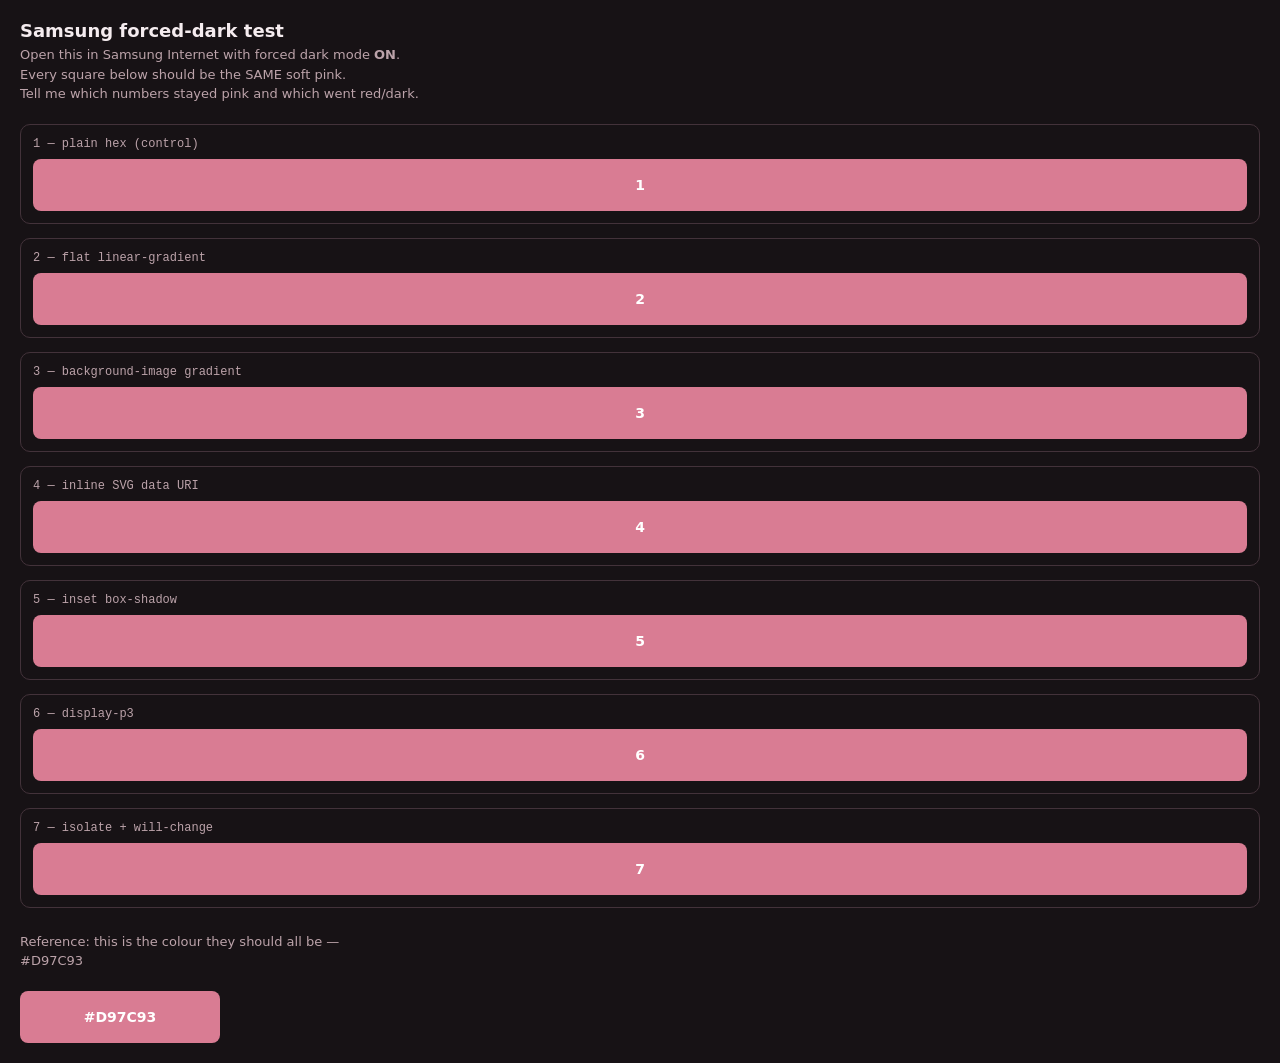
==== darktest.html @ b830c96f "Add throwaway test page for Samsung forced dark mode Seven candidate techniques for surviving Samsun" ====
<!doctype html>
<html lang="en">
<head>
<meta charset="utf-8">
<meta name="viewport" content="width=device-width,initial-scale=1">
<meta name="color-scheme" content="dark light">
<title>Samsung dark mode test</title>
<style>
  body{background:#171215; color:#F5ECEF; font-family:system-ui,sans-serif;
       margin:0; padding:20px; font-size:15px}
  h1{font-size:18px; margin:0 0 4px}
  p.note{color:#BCA3AA; font-size:13px; margin:0 0 20px; line-height:1.5}
  .row{margin-bottom:14px; padding:12px; border:1px solid #43323A; border-radius:10px}
  .lbl{font-size:12px; color:#BCA3AA; margin-bottom:8px; font-family:monospace}
  .sw{height:52px; border-radius:8px; display:flex; align-items:center;
      justify-content:center; color:#fff; font-weight:700; font-size:14px}
  .target{background:#D97C93}

  /* 1 — plain hex, the current situation (control) */
  .t1{background:#D97C93}

  /* 2 — gradient that resolves to one flat colour */
  .t2{background:linear-gradient(#D97C93,#D97C93)}

  /* 3 — background-image gradient, same idea, different property */
  .t3{background-image:linear-gradient(to right,#D97C93 0%,#D97C93 100%)}

  /* 4 — 1px inline SVG stretched to fill; an image, so not repainted */
  .t4{background-image:url("data:image/svg+xml;utf8,<svg xmlns='http://www.w3.org/2000/svg' width='1' height='1'><rect width='1' height='1' fill='%23D97C93'/></svg>");
      background-size:cover}

  /* 5 — box-shadow inset filling the box instead of a background */
  .t5{background:transparent; box-shadow:inset 0 0 0 999px #D97C93}

  /* 6 — declared in display-p3 */
  .t6{background:color(display-p3 .8016 .5041 .5768)}

  /* 7 — a wrapper with isolation, which can defeat the repaint heuristic */
  .t7{background:#D97C93; isolation:isolate; will-change:transform}
</style>
</head>
<body>

<h1>Samsung forced-dark test</h1>
<p class="note">
  Open this in Samsung Internet with forced dark mode <b>ON</b>.<br>
  Every square below should be the SAME soft pink.<br>
  Tell me which numbers stayed pink and which went red/dark.
</p>

<div class="row"><div class="lbl">1 — plain hex (control)</div><div class="sw t1">1</div></div>
<div class="row"><div class="lbl">2 — flat linear-gradient</div><div class="sw t2">2</div></div>
<div class="row"><div class="lbl">3 — background-image gradient</div><div class="sw t3">3</div></div>
<div class="row"><div class="lbl">4 — inline SVG data URI</div><div class="sw t4">4</div></div>
<div class="row"><div class="lbl">5 — inset box-shadow</div><div class="sw t5">5</div></div>
<div class="row"><div class="lbl">6 — display-p3</div><div class="sw t6">6</div></div>
<div class="row"><div class="lbl">7 — isolate + will-change</div><div class="sw t7">7</div></div>

<p class="note" style="margin-top:24px">
  Reference: this is the colour they should all be —<br>#D97C93
</p>
<div class="sw target" style="max-width:200px">#D97C93</div>

</body>
</html>
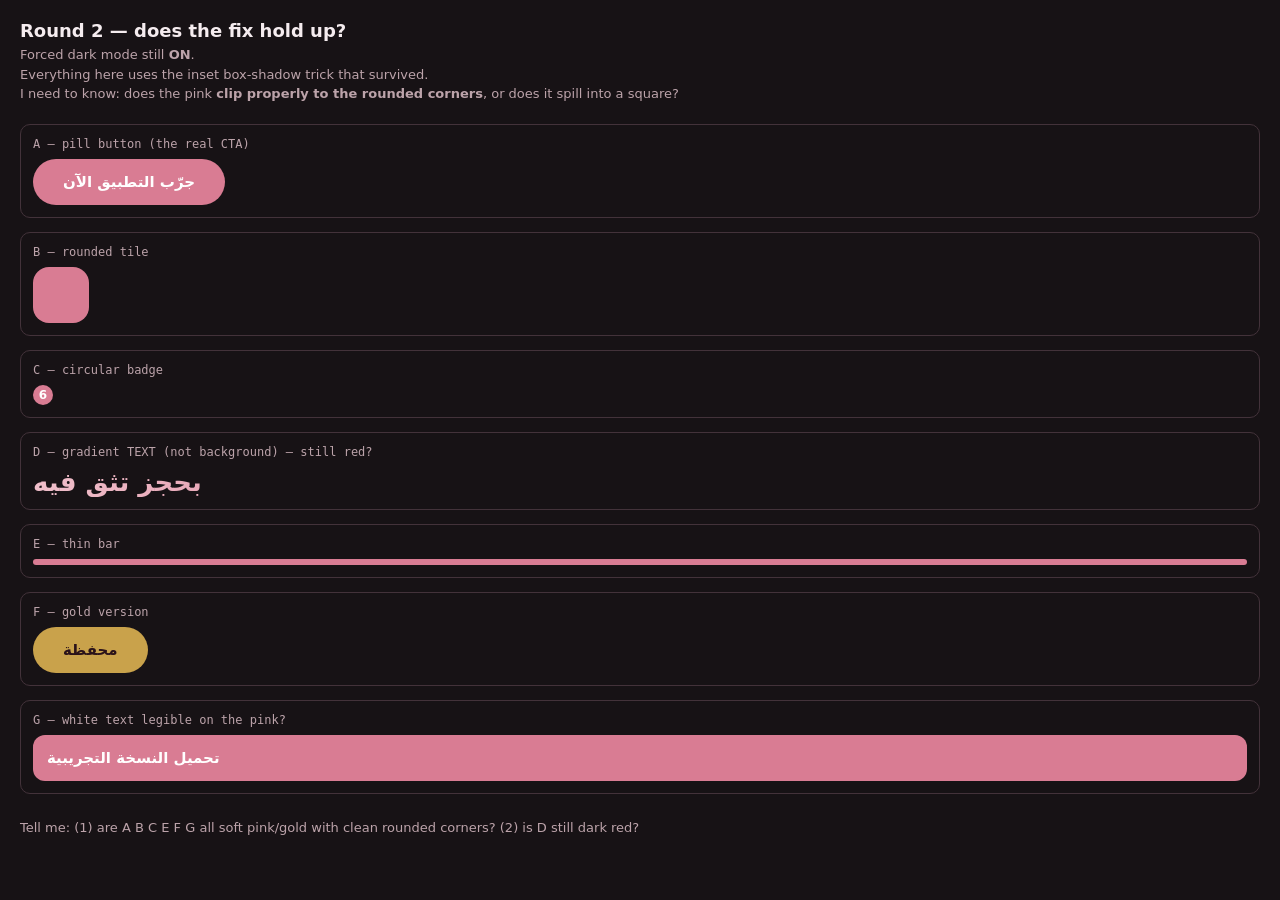
==== commit 49b1105a: "Test round 2: does the inset box-shadow fix clip to border-radius Round 1 showed Samsung repaints ba" ====
--- a/darktest.html
+++ b/darktest.html
@@ -4,7 +4,7 @@
 <meta charset="utf-8">
 <meta name="viewport" content="width=device-width,initial-scale=1">
 <meta name="color-scheme" content="dark light">
-<title>Samsung dark mode test</title>
+<title>Samsung dark mode test 2</title>
 <style>
   body{background:#171215; color:#F5ECEF; font-family:system-ui,sans-serif;
        margin:0; padding:20px; font-size:15px}
@@ -12,54 +12,88 @@
   p.note{color:#BCA3AA; font-size:13px; margin:0 0 20px; line-height:1.5}
   .row{margin-bottom:14px; padding:12px; border:1px solid #43323A; border-radius:10px}
   .lbl{font-size:12px; color:#BCA3AA; margin-bottom:8px; font-family:monospace}
-  .sw{height:52px; border-radius:8px; display:flex; align-items:center;
-      justify-content:center; color:#fff; font-weight:700; font-size:14px}
-  .target{background:#D97C93}
 
-  /* 1 — plain hex, the current situation (control) */
-  .t1{background:#D97C93}
+  /* the winning technique from round 1 */
+  .fix{box-shadow:inset 0 0 0 999px #D97C93; background:transparent}
 
-  /* 2 — gradient that resolves to one flat colour */
-  .t2{background:linear-gradient(#D97C93,#D97C93)}
+  /* A — pill button, heavy radius. does the colour clip to the radius? */
+  .a{display:inline-block; padding:14px 30px; border-radius:999px;
+     color:#fff; font-weight:700; border:0; font-size:15px}
 
-  /* 3 — background-image gradient, same idea, different property */
-  .t3{background-image:linear-gradient(to right,#D97C93 0%,#D97C93 100%)}
+  /* B — small rounded square (category tile) */
+  .b{width:56px; height:56px; border-radius:16px}
 
-  /* 4 — 1px inline SVG stretched to fill; an image, so not repainted */
-  .t4{background-image:url("data:image/svg+xml;utf8,<svg xmlns='http://www.w3.org/2000/svg' width='1' height='1'><rect width='1' height='1' fill='%23D97C93'/></svg>");
-      background-size:cover}
+  /* C — tiny badge, circular */
+  .c{min-width:20px; height:20px; border-radius:999px; color:#fff;
+     display:inline-flex; align-items:center; justify-content:center;
+     font-size:12px; font-weight:800}
 
-  /* 5 — box-shadow inset filling the box instead of a background */
-  .t5{background:transparent; box-shadow:inset 0 0 0 999px #D97C93}
+  /* D — gradient text, the hero headline case */
+  .d{font-size:26px; font-weight:800;
+     background:linear-gradient(100deg,#F0BFCB,#D97C93 45%,#B59ACB);
+     -webkit-background-clip:text; background-clip:text; color:transparent}
 
-  /* 6 — declared in display-p3 */
-  .t6{background:color(display-p3 .8016 .5041 .5768)}
+  /* E — thin bar (progress) */
+  .e{height:6px; border-radius:3px}
 
-  /* 7 — a wrapper with isolation, which can defeat the repaint heuristic */
-  .t7{background:#D97C93; isolation:isolate; will-change:transform}
+  /* F — gold, to confirm it works for the money colour too */
+  .f{box-shadow:inset 0 0 0 999px #C9A24B; background:transparent;
+     padding:14px 30px; border-radius:999px; color:#2A1219;
+     font-weight:700; display:inline-block}
+
+  /* G — does text stay readable on top? */
+  .g{padding:14px; border-radius:12px; color:#fff; font-weight:600}
 </style>
 </head>
 <body>
 
-<h1>Samsung forced-dark test</h1>
+<h1>Round 2 — does the fix hold up?</h1>
 <p class="note">
-  Open this in Samsung Internet with forced dark mode <b>ON</b>.<br>
-  Every square below should be the SAME soft pink.<br>
-  Tell me which numbers stayed pink and which went red/dark.
+  Forced dark mode still <b>ON</b>.<br>
+  Everything here uses the inset box-shadow trick that survived.<br>
+  I need to know: does the pink <b>clip properly to the rounded corners</b>,
+  or does it spill into a square?
 </p>
 
-<div class="row"><div class="lbl">1 — plain hex (control)</div><div class="sw t1">1</div></div>
-<div class="row"><div class="lbl">2 — flat linear-gradient</div><div class="sw t2">2</div></div>
-<div class="row"><div class="lbl">3 — background-image gradient</div><div class="sw t3">3</div></div>
-<div class="row"><div class="lbl">4 — inline SVG data URI</div><div class="sw t4">4</div></div>
-<div class="row"><div class="lbl">5 — inset box-shadow</div><div class="sw t5">5</div></div>
-<div class="row"><div class="lbl">6 — display-p3</div><div class="sw t6">6</div></div>
-<div class="row"><div class="lbl">7 — isolate + will-change</div><div class="sw t7">7</div></div>
+<div class="row">
+  <div class="lbl">A — pill button (the real CTA)</div>
+  <span class="a fix">جرّب التطبيق الآن</span>
+</div>
+
+<div class="row">
+  <div class="lbl">B — rounded tile</div>
+  <div class="b fix"></div>
+</div>
+
+<div class="row">
+  <div class="lbl">C — circular badge</div>
+  <span class="c fix">6</span>
+</div>
+
+<div class="row">
+  <div class="lbl">D — gradient TEXT (not background) — still red?</div>
+  <div class="d">بحجز تثق فيه</div>
+</div>
+
+<div class="row">
+  <div class="lbl">E — thin bar</div>
+  <div class="e fix"></div>
+</div>
+
+<div class="row">
+  <div class="lbl">F — gold version</div>
+  <span class="f">محفظة</span>
+</div>
+
+<div class="row">
+  <div class="lbl">G — white text legible on the pink?</div>
+  <div class="g fix">تحميل النسخة التجريبية</div>
+</div>
 
 <p class="note" style="margin-top:24px">
-  Reference: this is the colour they should all be —<br>#D97C93
+  Tell me: (1) are A B C E F G all soft pink/gold with clean rounded
+  corners? (2) is D still dark red?
 </p>
-<div class="sw target" style="max-width:200px">#D97C93</div>
 
 </body>
 </html>
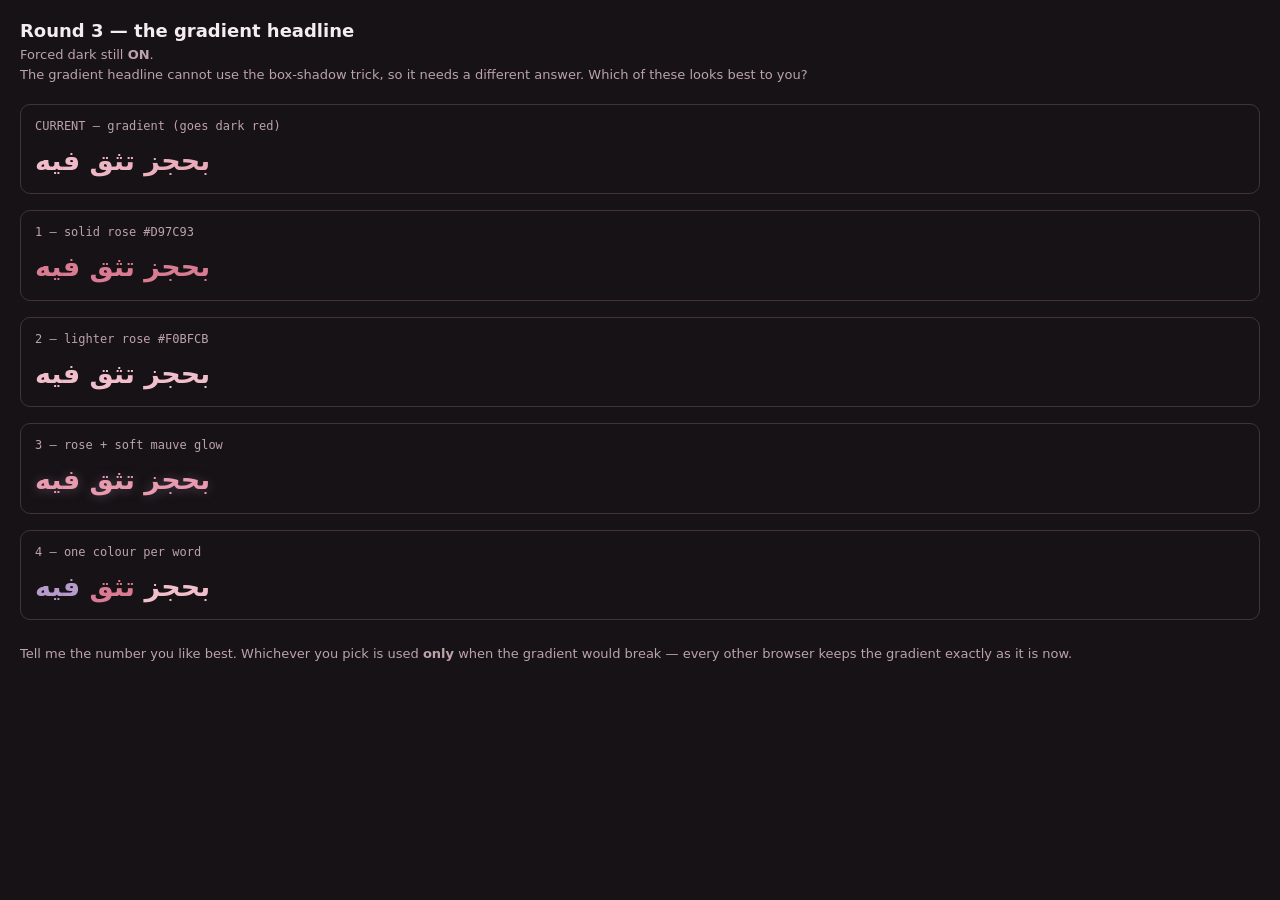
==== commit 72b33947: "Repaint brand colours with inset box-shadow for Samsung forced dark Samsung Internet's forced dark m" ====
--- a/darktest.html
+++ b/darktest.html
@@ -4,95 +4,73 @@
 <meta charset="utf-8">
 <meta name="viewport" content="width=device-width,initial-scale=1">
 <meta name="color-scheme" content="dark light">
-<title>Samsung dark mode test 2</title>
+<title>Samsung dark mode test 3</title>
 <style>
   body{background:#171215; color:#F5ECEF; font-family:system-ui,sans-serif;
        margin:0; padding:20px; font-size:15px}
   h1{font-size:18px; margin:0 0 4px}
   p.note{color:#BCA3AA; font-size:13px; margin:0 0 20px; line-height:1.5}
-  .row{margin-bottom:14px; padding:12px; border:1px solid #43323A; border-radius:10px}
-  .lbl{font-size:12px; color:#BCA3AA; margin-bottom:8px; font-family:monospace}
+  .row{margin-bottom:16px; padding:14px; border:1px solid #43323A; border-radius:10px}
+  .lbl{font-size:12px; color:#BCA3AA; margin-bottom:10px; font-family:monospace}
+  .head{font-size:27px; font-weight:800; line-height:1.35}
 
-  /* the winning technique from round 1 */
-  .fix{box-shadow:inset 0 0 0 999px #D97C93; background:transparent}
+  /* current — gradient clipped to text. Samsung repaints this. */
+  .h1{background:linear-gradient(100deg,#F0BFCB,#D97C93 45%,#B59ACB);
+      -webkit-background-clip:text; background-clip:text; color:transparent}
 
-  /* A — pill button, heavy radius. does the colour clip to the radius? */
-  .a{display:inline-block; padding:14px 30px; border-radius:999px;
-     color:#fff; font-weight:700; border:0; font-size:15px}
+  /* option 1 — plain solid colour, no gradient at all */
+  .h2{color:#D97C93}
 
-  /* B — small rounded square (category tile) */
-  .b{width:56px; height:56px; border-radius:16px}
+  /* option 2 — the lighter rose, more contrast on dark */
+  .h3{color:#F0BFCB}
 
-  /* C — tiny badge, circular */
-  .c{min-width:20px; height:20px; border-radius:999px; color:#fff;
-     display:inline-flex; align-items:center; justify-content:center;
-     font-size:12px; font-weight:800}
+  /* option 3 — solid rose with a subtle mauve text-shadow for depth */
+  .h4{color:#E89AAE; text-shadow:0 1px 12px rgba(181,154,203,.35)}
 
-  /* D — gradient text, the hero headline case */
-  .d{font-size:26px; font-weight:800;
-     background:linear-gradient(100deg,#F0BFCB,#D97C93 45%,#B59ACB);
-     -webkit-background-clip:text; background-clip:text; color:transparent}
-
-  /* E — thin bar (progress) */
-  .e{height:6px; border-radius:3px}
-
-  /* F — gold, to confirm it works for the money colour too */
-  .f{box-shadow:inset 0 0 0 999px #C9A24B; background:transparent;
-     padding:14px 30px; border-radius:999px; color:#2A1219;
-     font-weight:700; display:inline-block}
-
-  /* G — does text stay readable on top? */
-  .g{padding:14px; border-radius:12px; color:#fff; font-weight:600}
+  /* option 4 — gradient, but each word its own solid colour */
+  .h5 span:nth-child(1){color:#F0BFCB}
+  .h5 span:nth-child(2){color:#D97C93}
+  .h5 span:nth-child(3){color:#B59ACB}
 </style>
 </head>
 <body>
 
-<h1>Round 2 — does the fix hold up?</h1>
+<h1>Round 3 — the gradient headline</h1>
 <p class="note">
-  Forced dark mode still <b>ON</b>.<br>
-  Everything here uses the inset box-shadow trick that survived.<br>
-  I need to know: does the pink <b>clip properly to the rounded corners</b>,
-  or does it spill into a square?
+  Forced dark still <b>ON</b>.<br>
+  The gradient headline cannot use the box-shadow trick, so it needs a
+  different answer. Which of these looks best to you?
 </p>
 
 <div class="row">
-  <div class="lbl">A — pill button (the real CTA)</div>
-  <span class="a fix">جرّب التطبيق الآن</span>
+  <div class="lbl">CURRENT — gradient (goes dark red)</div>
+  <div class="head h1">بحجز تثق فيه</div>
 </div>
 
 <div class="row">
-  <div class="lbl">B — rounded tile</div>
-  <div class="b fix"></div>
+  <div class="lbl">1 — solid rose #D97C93</div>
+  <div class="head h2">بحجز تثق فيه</div>
 </div>
 
 <div class="row">
-  <div class="lbl">C — circular badge</div>
-  <span class="c fix">6</span>
+  <div class="lbl">2 — lighter rose #F0BFCB</div>
+  <div class="head h3">بحجز تثق فيه</div>
 </div>
 
 <div class="row">
-  <div class="lbl">D — gradient TEXT (not background) — still red?</div>
-  <div class="d">بحجز تثق فيه</div>
+  <div class="lbl">3 — rose + soft mauve glow</div>
+  <div class="head h4">بحجز تثق فيه</div>
 </div>
 
 <div class="row">
-  <div class="lbl">E — thin bar</div>
-  <div class="e fix"></div>
-</div>
-
-<div class="row">
-  <div class="lbl">F — gold version</div>
-  <span class="f">محفظة</span>
-</div>
-
-<div class="row">
-  <div class="lbl">G — white text legible on the pink?</div>
-  <div class="g fix">تحميل النسخة التجريبية</div>
+  <div class="lbl">4 — one colour per word</div>
+  <div class="head h5"><span>بحجز</span> <span>تثق</span> <span>فيه</span></div>
 </div>
 
 <p class="note" style="margin-top:24px">
-  Tell me: (1) are A B C E F G all soft pink/gold with clean rounded
-  corners? (2) is D still dark red?
+  Tell me the number you like best. Whichever you pick is used
+  <b>only</b> when the gradient would break — every other browser keeps
+  the gradient exactly as it is now.
 </p>
 
 </body>
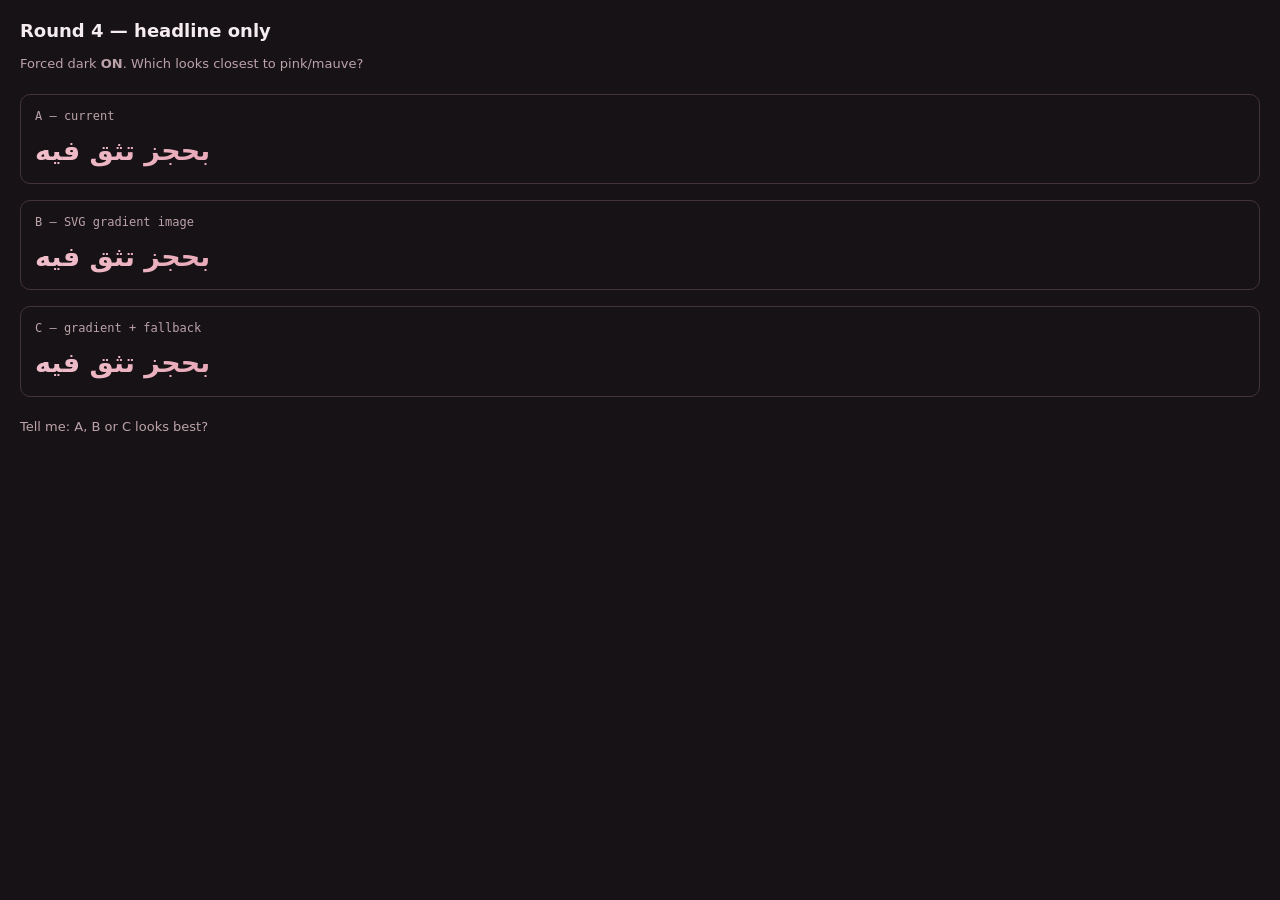
==== commit 70cabf90: "Test round 4: SVG-image gradient for the hero headline Samsung repaints colour gradients but not ima" ====
--- a/darktest.html
+++ b/darktest.html
@@ -4,74 +4,36 @@
 <meta charset="utf-8">
 <meta name="viewport" content="width=device-width,initial-scale=1">
 <meta name="color-scheme" content="dark light">
-<title>Samsung dark mode test 3</title>
+<title>Samsung dark mode test 4</title>
 <style>
-  body{background:#171215; color:#F5ECEF; font-family:system-ui,sans-serif;
-       margin:0; padding:20px; font-size:15px}
-  h1{font-size:18px; margin:0 0 4px}
-  p.note{color:#BCA3AA; font-size:13px; margin:0 0 20px; line-height:1.5}
-  .row{margin-bottom:16px; padding:14px; border:1px solid #43323A; border-radius:10px}
-  .lbl{font-size:12px; color:#BCA3AA; margin-bottom:10px; font-family:monospace}
-  .head{font-size:27px; font-weight:800; line-height:1.35}
+  body{background:#171215;color:#F5ECEF;font-family:system-ui,sans-serif;margin:0;padding:20px}
+  .row{margin-bottom:16px;padding:14px;border:1px solid #43323A;border-radius:10px}
+  .lbl{font-size:12px;color:#BCA3AA;margin-bottom:10px;font-family:monospace}
+  .head{font-size:27px;font-weight:800;line-height:1.35}
+  p.note{color:#BCA3AA;font-size:13px;line-height:1.5}
 
-  /* current — gradient clipped to text. Samsung repaints this. */
-  .h1{background:linear-gradient(100deg,#F0BFCB,#D97C93 45%,#B59ACB);
-      -webkit-background-clip:text; background-clip:text; color:transparent}
+  /* A: current gradient */
+  .a{background:linear-gradient(100deg,#F0BFCB,#D97C93 45%,#B59ACB);
+     -webkit-background-clip:text;background-clip:text;color:transparent}
 
-  /* option 1 — plain solid colour, no gradient at all */
-  .h2{color:#D97C93}
+  /* B: gradient made of an SVG image instead of a colour gradient.
+        Samsung does not repaint images. */
+  .b{background-image:url("data:image/svg+xml;utf8,<svg xmlns='http://www.w3.org/2000/svg' width='300' height='40'><defs><linearGradient id='g' x1='0' y1='0' x2='1' y2='0'><stop offset='0' stop-color='%23F0BFCB'/><stop offset='.45' stop-color='%23D97C93'/><stop offset='1' stop-color='%23B59ACB'/></linearGradient></defs><rect width='300' height='40' fill='url(%23g)'/></svg>");
+     background-size:cover;-webkit-background-clip:text;background-clip:text;color:transparent}
 
-  /* option 2 — the lighter rose, more contrast on dark */
-  .h3{color:#F0BFCB}
-
-  /* option 3 — solid rose with a subtle mauve text-shadow for depth */
-  .h4{color:#E89AAE; text-shadow:0 1px 12px rgba(181,154,203,.35)}
-
-  /* option 4 — gradient, but each word its own solid colour */
-  .h5 span:nth-child(1){color:#F0BFCB}
-  .h5 span:nth-child(2){color:#D97C93}
-  .h5 span:nth-child(3){color:#B59ACB}
+  /* C: gradient + solid fallback underneath */
+  .c{color:#D97C93;background:linear-gradient(100deg,#F0BFCB,#D97C93 45%,#B59ACB);
+     -webkit-background-clip:text;background-clip:text;-webkit-text-fill-color:transparent}
 </style>
 </head>
 <body>
+<h2 style="font-size:18px;margin:0 0 4px">Round 4 — headline only</h2>
+<p class="note" style="margin-bottom:20px">Forced dark <b>ON</b>. Which looks closest to pink/mauve?</p>
 
-<h1>Round 3 — the gradient headline</h1>
-<p class="note">
-  Forced dark still <b>ON</b>.<br>
-  The gradient headline cannot use the box-shadow trick, so it needs a
-  different answer. Which of these looks best to you?
-</p>
+<div class="row"><div class="lbl">A — current</div><div class="head a">بحجز تثق فيه</div></div>
+<div class="row"><div class="lbl">B — SVG gradient image</div><div class="head b">بحجز تثق فيه</div></div>
+<div class="row"><div class="lbl">C — gradient + fallback</div><div class="head c">بحجز تثق فيه</div></div>
 
-<div class="row">
-  <div class="lbl">CURRENT — gradient (goes dark red)</div>
-  <div class="head h1">بحجز تثق فيه</div>
-</div>
-
-<div class="row">
-  <div class="lbl">1 — solid rose #D97C93</div>
-  <div class="head h2">بحجز تثق فيه</div>
-</div>
-
-<div class="row">
-  <div class="lbl">2 — lighter rose #F0BFCB</div>
-  <div class="head h3">بحجز تثق فيه</div>
-</div>
-
-<div class="row">
-  <div class="lbl">3 — rose + soft mauve glow</div>
-  <div class="head h4">بحجز تثق فيه</div>
-</div>
-
-<div class="row">
-  <div class="lbl">4 — one colour per word</div>
-  <div class="head h5"><span>بحجز</span> <span>تثق</span> <span>فيه</span></div>
-</div>
-
-<p class="note" style="margin-top:24px">
-  Tell me the number you like best. Whichever you pick is used
-  <b>only</b> when the gradient would break — every other browser keeps
-  the gradient exactly as it is now.
-</p>
-
+<p class="note" style="margin-top:20px">Tell me: A, B or C looks best?</p>
 </body>
 </html>
